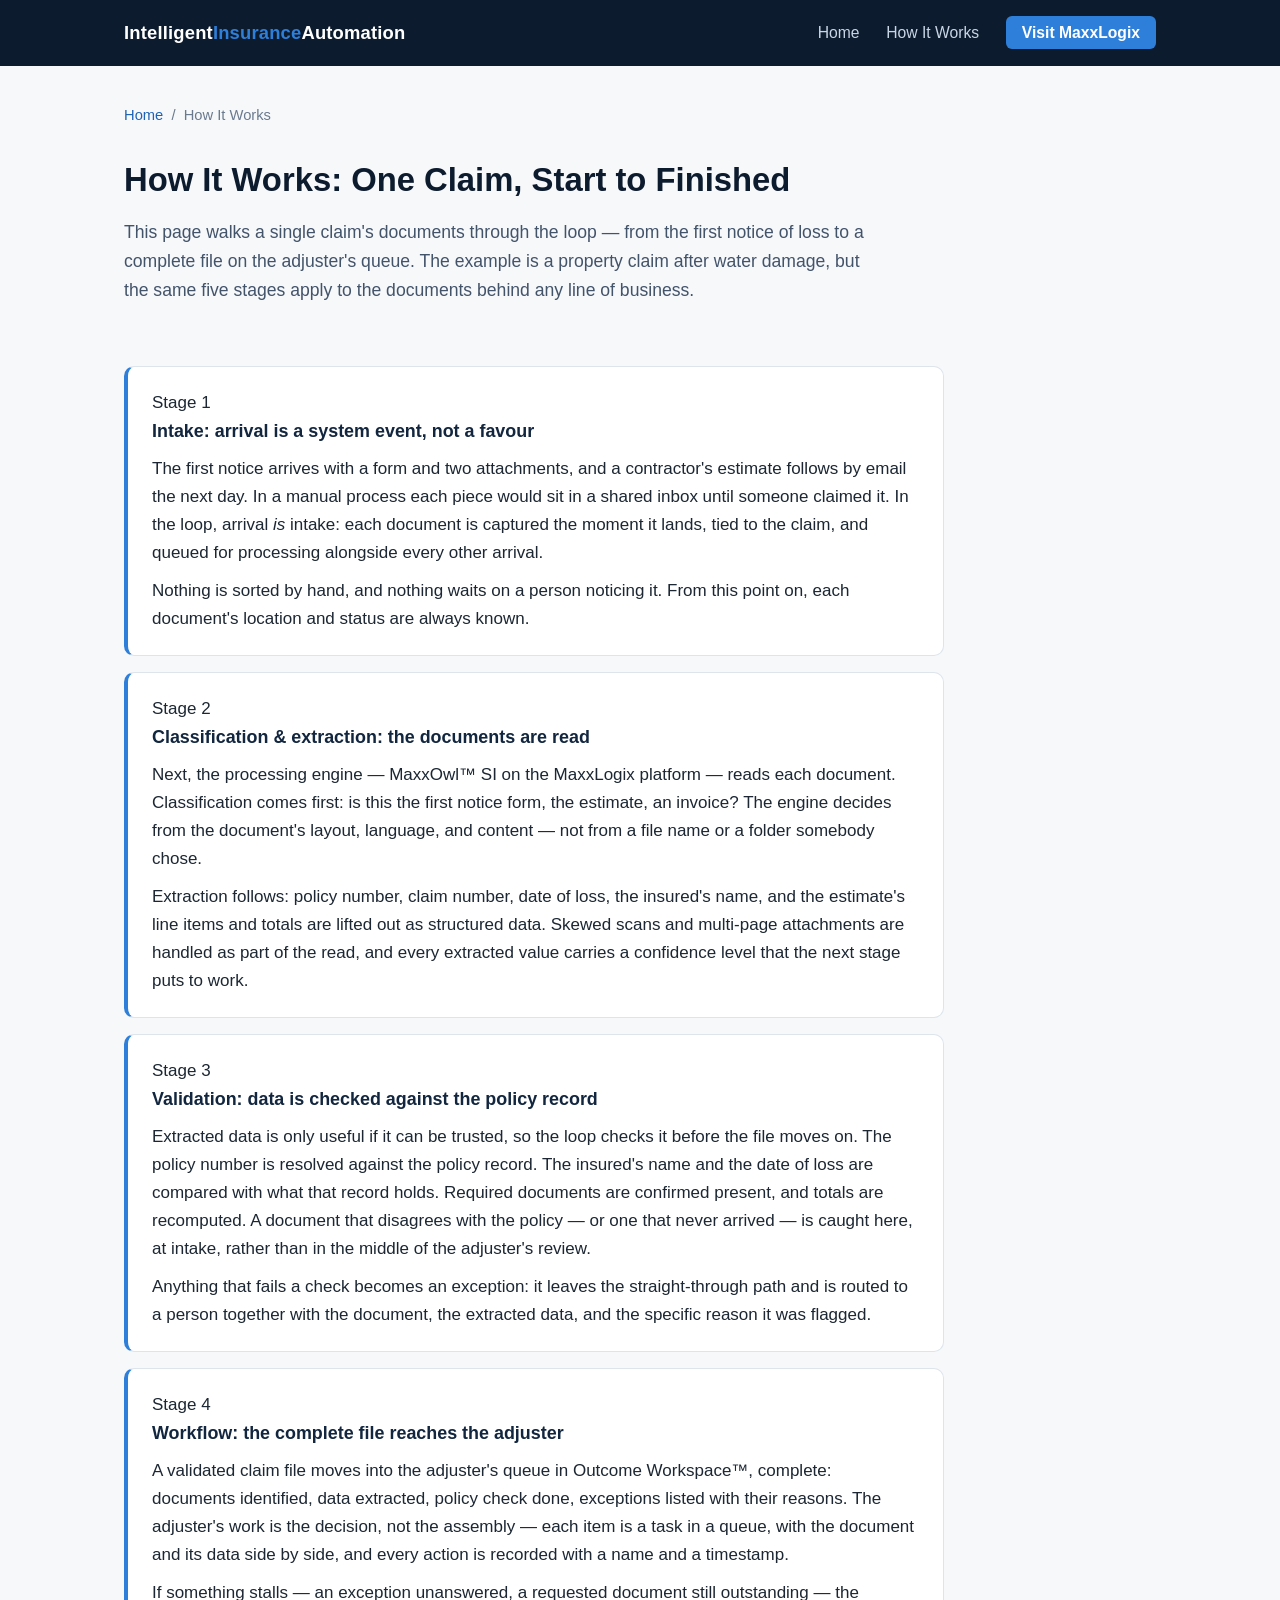
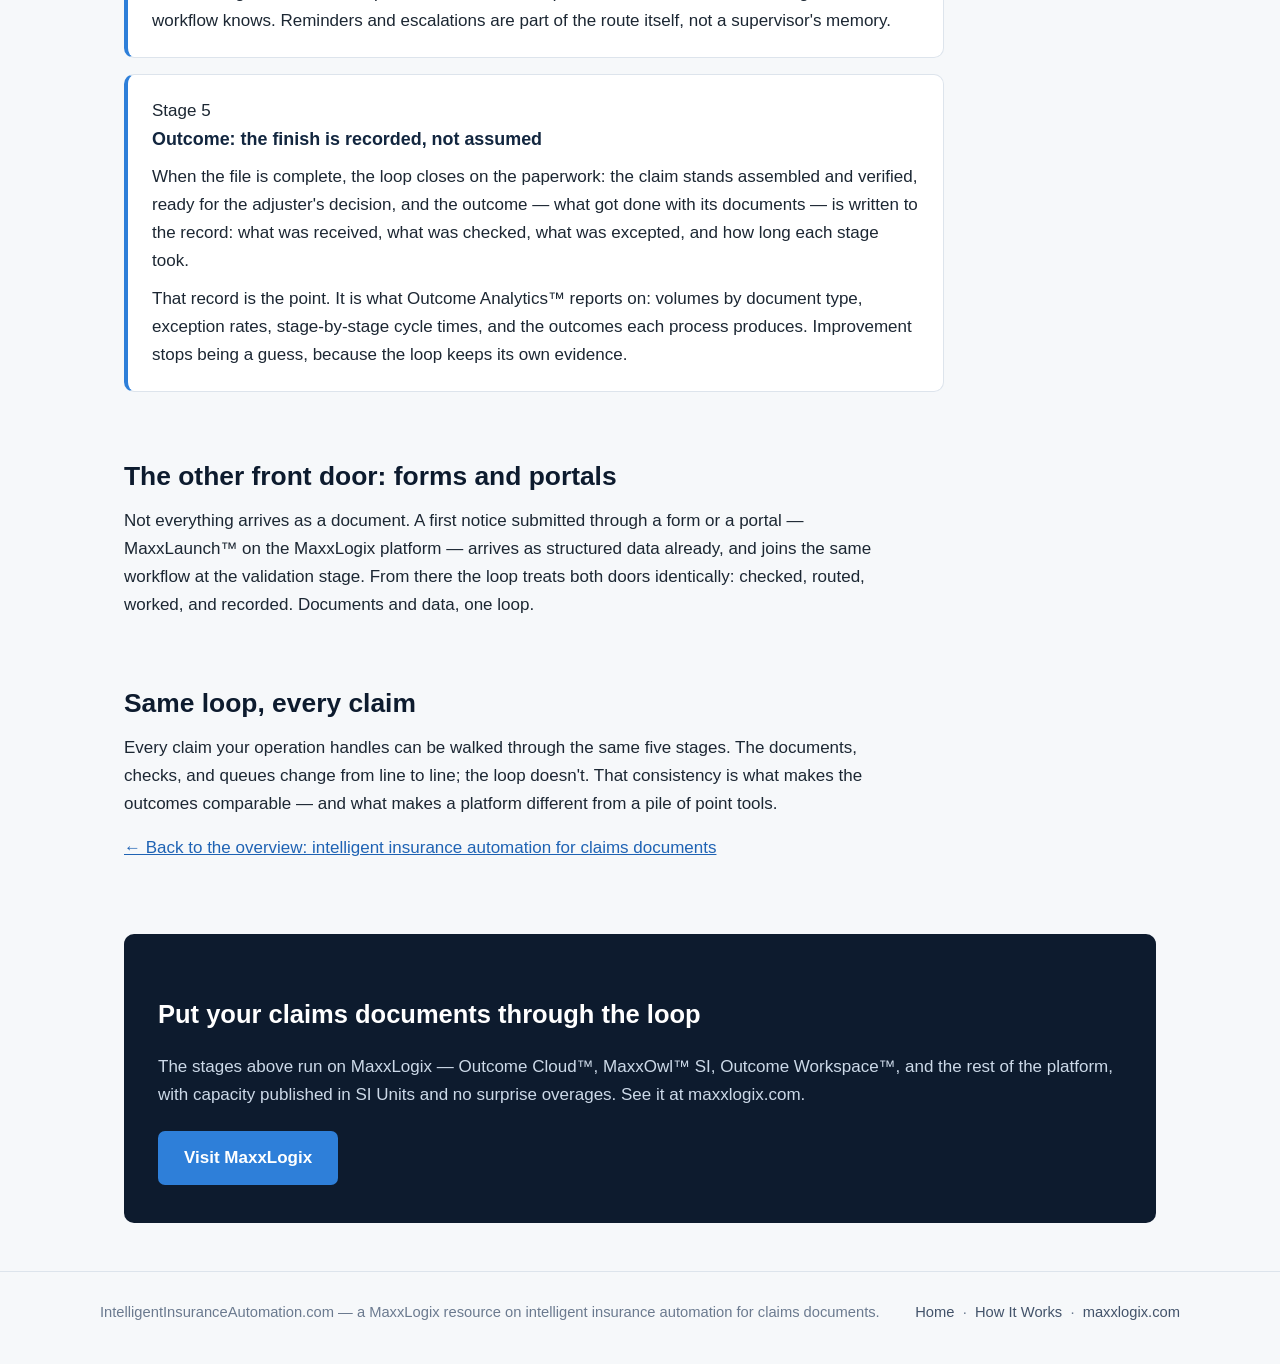
==== how-it-works.html @ 0d6d0663 "Add files via upload" ====
<!DOCTYPE html>
<html lang="en">
<head>
<meta charset="UTF-8">
<meta name="viewport" content="width=device-width, initial-scale=1.0">
<title>How It Works: One Claim, Start to Finished | Intelligent Insurance Automation</title>
<meta name="description" content="A stage-by-stage walk-through of intelligent insurance automation: a first notice of loss and its claim documents, validated against the policy record and queued for the adjuster.">
<link rel="canonical" href="https://intelligentinsuranceautomation.com/how-it-works.html">
<meta property="og:type" content="article">
<meta property="og:site_name" content="Intelligent Insurance Automation">
<meta property="og:title" content="How It Works: One Claim, Start to Finished">
<meta property="og:description" content="Follow one claim's documents through intake, classification and extraction, validation against the policy record, adjuster workflow, and outcome — the loop behind intelligent insurance automation.">
<meta property="og:url" content="https://intelligentinsuranceautomation.com/how-it-works.html">
<meta name="twitter:card" content="summary">
<link rel="stylesheet" href="style.css">
</head>
<body>

<header class="site-header">
  <div class="header-inner">
    <a class="wordmark" href="index.html">Intelligent<span>Insurance</span>Automation</a>
    <nav class="main-nav">
      <a href="index.html">Home</a>
      <a href="how-it-works.html">How It Works</a>
      <a class="nav-cta" href="https://maxxlogix.com">Visit MaxxLogix</a>
    </nav>
  </div>
</header>

<main>

  <p class="crumb"><a href="index.html">Home</a> &nbsp;/&nbsp; How It Works</p>

  <div class="page-head">
    <h1>How It Works: One Claim, Start to Finished</h1>
    <p class="lede">This page walks a single claim's documents through the loop — from the first notice of loss to a complete file on the adjuster's queue. The example is a property claim after water damage, but the same five stages apply to the documents behind any line of business.</p>
  </div>

  <section>
    <div class="stage-list">

      <div class="stage-block">
        <span class="step">Stage 1</span>
        <h3>Intake: arrival is a system event, not a favour</h3>
        <p>The first notice arrives with a form and two attachments, and a contractor's estimate follows by email the next day. In a manual process each piece would sit in a shared inbox until someone claimed it. In the loop, arrival <em>is</em> intake: each document is captured the moment it lands, tied to the claim, and queued for processing alongside every other arrival.</p>
        <p>Nothing is sorted by hand, and nothing waits on a person noticing it. From this point on, each document's location and status are always known.</p>
      </div>

      <div class="stage-block">
        <span class="step">Stage 2</span>
        <h3>Classification &amp; extraction: the documents are read</h3>
        <p>Next, the processing engine — MaxxOwl&trade; SI on the MaxxLogix platform — reads each document. Classification comes first: is this the first notice form, the estimate, an invoice? The engine decides from the document's layout, language, and content — not from a file name or a folder somebody chose.</p>
        <p>Extraction follows: policy number, claim number, date of loss, the insured's name, and the estimate's line items and totals are lifted out as structured data. Skewed scans and multi-page attachments are handled as part of the read, and every extracted value carries a confidence level that the next stage puts to work.</p>
      </div>

      <div class="stage-block">
        <span class="step">Stage 3</span>
        <h3>Validation: data is checked against the policy record</h3>
        <p>Extracted data is only useful if it can be trusted, so the loop checks it before the file moves on. The policy number is resolved against the policy record. The insured's name and the date of loss are compared with what that record holds. Required documents are confirmed present, and totals are recomputed. A document that disagrees with the policy — or one that never arrived — is caught here, at intake, rather than in the middle of the adjuster's review.</p>
        <p>Anything that fails a check becomes an exception: it leaves the straight-through path and is routed to a person together with the document, the extracted data, and the specific reason it was flagged.</p>
      </div>

      <div class="stage-block">
        <span class="step">Stage 4</span>
        <h3>Workflow: the complete file reaches the adjuster</h3>
        <p>A validated claim file moves into the adjuster's queue in Outcome Workspace&trade;, complete: documents identified, data extracted, policy check done, exceptions listed with their reasons. The adjuster's work is the decision, not the assembly — each item is a task in a queue, with the document and its data side by side, and every action is recorded with a name and a timestamp.</p>
        <p>If something stalls — an exception unanswered, a requested document still outstanding — the workflow knows. Reminders and escalations are part of the route itself, not a supervisor's memory.</p>
      </div>

      <div class="stage-block">
        <span class="step">Stage 5</span>
        <h3>Outcome: the finish is recorded, not assumed</h3>
        <p>When the file is complete, the loop closes on the paperwork: the claim stands assembled and verified, ready for the adjuster's decision, and the outcome — what got done with its documents — is written to the record: what was received, what was checked, what was excepted, and how long each stage took.</p>
        <p>That record is the point. It is what Outcome Analytics&trade; reports on: volumes by document type, exception rates, stage-by-stage cycle times, and the outcomes each process produces. Improvement stops being a guess, because the loop keeps its own evidence.</p>
      </div>

    </div>
  </section>

  <section>
    <h2>The other front door: forms and portals</h2>
    <p class="narrow">Not everything arrives as a document. A first notice submitted through a form or a portal — MaxxLaunch&trade; on the MaxxLogix platform — arrives as structured data already, and joins the same workflow at the validation stage. From there the loop treats both doors identically: checked, routed, worked, and recorded. Documents and data, one loop.</p>
  </section>

  <section>
    <h2>Same loop, every claim</h2>
    <p class="narrow">Every claim your operation handles can be walked through the same five stages. The documents, checks, and queues change from line to line; the loop doesn't. That consistency is what makes the outcomes comparable — and what makes a platform different from a pile of point tools.</p>
    <p class="narrow"><a href="index.html">&larr; Back to the overview: intelligent insurance automation for claims documents</a></p>
  </section>

  <div class="cta-band">
    <h2>Put your claims documents through the loop</h2>
    <p>The stages above run on MaxxLogix — Outcome Cloud&trade;, MaxxOwl&trade; SI, Outcome Workspace&trade;, and the rest of the platform, with capacity published in SI Units and no surprise overages. See it at maxxlogix.com.</p>
    <a class="btn" href="https://maxxlogix.com">Visit MaxxLogix</a>
  </div>

</main>

<footer class="site-footer">
  <div class="footer-inner">
    <span>IntelligentInsuranceAutomation.com — a MaxxLogix resource on intelligent insurance automation for claims documents.</span>
    <span><a href="index.html">Home</a> &nbsp;·&nbsp; <a href="how-it-works.html">How It Works</a> &nbsp;·&nbsp; <a href="https://maxxlogix.com">maxxlogix.com</a></span>
  </div>
</footer>

</body>
</html>
---- style.css ----
/* Intelligent Insurance Automation — microsite styles
   Palette: deep navy / slate with a single steel-blue accent.
   No external assets. System font stack only. */

:root {
  --navy: #0d1b2e;
  --navy-2: #12263f;
  --slate: #43536a;
  --slate-light: #6b7a8f;
  --ink: #1c2733;
  --bg: #f6f8fa;
  --card: #ffffff;
  --line: #dde4ec;
  --accent: #2e7fd9;
  --accent-dark: #1f63b4;
  --radius: 10px;
}

* { box-sizing: border-box; }

html { scroll-behavior: smooth; }

body {
  margin: 0;
  font-family: -apple-system, BlinkMacSystemFont, "Segoe UI", Roboto,
    "Helvetica Neue", Arial, sans-serif;
  color: var(--ink);
  background: var(--bg);
  line-height: 1.65;
  font-size: 17px;
}

a { color: var(--accent-dark); }
a:hover { color: var(--accent); }

/* ---------- Header ---------- */
.site-header {
  background: var(--navy);
  color: #fff;
}
.header-inner {
  max-width: 1080px;
  margin: 0 auto;
  padding: 18px 24px;
  display: flex;
  flex-wrap: wrap;
  align-items: center;
  justify-content: space-between;
  gap: 12px;
}
.wordmark {
  color: #fff;
  text-decoration: none;
  font-weight: 700;
  font-size: 1.15rem;
  letter-spacing: 0.01em;
}
.wordmark span { color: var(--accent); }
.main-nav a {
  color: #c9d6e6;
  text-decoration: none;
  margin-left: 22px;
  font-size: 0.98rem;
}
.main-nav a:hover { color: #fff; }
.main-nav a.nav-cta {
  background: var(--accent);
  color: #fff;
  padding: 8px 16px;
  border-radius: 6px;
  font-weight: 600;
}
.main-nav a.nav-cta:hover { background: var(--accent-dark); }

/* ---------- Hero ---------- */
.hero {
  background: linear-gradient(160deg, var(--navy) 0%, var(--navy-2) 70%, #1a3a5c 100%);
  color: #fff;
  padding: 64px 24px 72px;
}
.hero-inner { max-width: 820px; margin: 0 auto; }
.hero .eyebrow {
  text-transform: uppercase;
  letter-spacing: 0.14em;
  font-size: 0.78rem;
  font-weight: 700;
  color: #8fc1f2;
  margin: 0 0 14px;
}
.hero h1 {
  font-size: 2.45rem;
  line-height: 1.18;
  margin: 0 0 18px;
  font-weight: 750;
}
.hero p.lede {
  font-size: 1.16rem;
  color: #d7e3f0;
  margin: 0 0 28px;
  max-width: 680px;
}
.btn {
  display: inline-block;
  background: var(--accent);
  color: #fff;
  text-decoration: none;
  font-weight: 600;
  padding: 13px 26px;
  border-radius: 7px;
  margin-right: 12px;
}
.btn:hover { background: var(--accent-dark); color: #fff; }
.btn.ghost {
  background: transparent;
  border: 1px solid #7d97b5;
  color: #e6eef7;
}
.btn.ghost:hover { border-color: #fff; color: #fff; }

/* ---------- Layout ---------- */
main { max-width: 1080px; margin: 0 auto; padding: 0 24px; }
section { padding: 44px 0 8px; }
section h2 {
  font-size: 1.65rem;
  line-height: 1.25;
  color: var(--navy);
  margin: 0 0 14px;
}
section h3 { color: var(--navy-2); margin: 0 0 8px; font-size: 1.12rem; }
section p { max-width: 780px; margin: 0 0 16px; }
.narrow { max-width: 780px; }

/* ---------- Stage / card grids ---------- */
.grid {
  display: grid;
  grid-template-columns: repeat(auto-fit, minmax(230px, 1fr));
  gap: 18px;
  margin: 22px 0 10px;
}
.card {
  background: var(--card);
  border: 1px solid var(--line);
  border-radius: var(--radius);
  padding: 22px 20px;
}
.card .step {
  display: inline-block;
  font-size: 0.75rem;
  font-weight: 700;
  letter-spacing: 0.1em;
  text-transform: uppercase;
  color: var(--accent-dark);
  background: #e8f1fb;
  border-radius: 20px;
  padding: 3px 11px;
  margin-bottom: 10px;
}
.card p { margin: 0; font-size: 0.98rem; color: var(--slate); }
.card h3 { margin-bottom: 6px; }
.card a { font-weight: 600; text-decoration: none; }
.card a:hover { text-decoration: underline; }

/* ---------- Deep-dive stage list (how it works) ---------- */
.stage-list { max-width: 820px; }
.stage-block {
  background: var(--card);
  border: 1px solid var(--line);
  border-left: 4px solid var(--accent);
  border-radius: var(--radius);
  padding: 22px 24px;
  margin-bottom: 16px;
}
.stage-block p { margin: 0 0 10px; }
.stage-block p:last-child { margin-bottom: 0; }

/* ---------- FAQ ---------- */
.faq-item {
  background: var(--card);
  border: 1px solid var(--line);
  border-radius: var(--radius);
  padding: 20px 22px;
  margin-bottom: 14px;
  max-width: 820px;
}
.faq-item h3 { margin-bottom: 6px; }
.faq-item p { margin: 0; color: var(--slate); }

/* ---------- CTA band ---------- */
.cta-band {
  background: var(--navy);
  color: #fff;
  border-radius: var(--radius);
  padding: 38px 34px;
  margin: 48px 0;
  text-align: left;
}
.cta-band h2 { color: #fff; margin-bottom: 10px; }
.cta-band p { color: #ccd9e8; margin-bottom: 22px; }

/* ---------- Footer ---------- */
.site-footer {
  border-top: 1px solid var(--line);
  margin-top: 24px;
  padding: 28px 24px 40px;
  color: var(--slate-light);
  font-size: 0.92rem;
}
.footer-inner {
  max-width: 1080px;
  margin: 0 auto;
  display: flex;
  flex-wrap: wrap;
  gap: 10px 28px;
  justify-content: space-between;
}
.site-footer a { color: var(--slate); text-decoration: none; }
.site-footer a:hover { text-decoration: underline; }

/* ---------- Breadcrumb (subpage) ---------- */
.crumb { padding: 22px 0 0; font-size: 0.92rem; color: var(--slate-light); }
.crumb a { text-decoration: none; }
.crumb a:hover { text-decoration: underline; }
.page-head { padding-top: 18px; }
.page-head h1 { font-size: 2.05rem; color: var(--navy); line-height: 1.22; margin: 0 0 12px; }
.page-head p.lede { font-size: 1.1rem; color: var(--slate); max-width: 760px; }

/* ---------- Responsive ---------- */
@media (max-width: 640px) {
  body { font-size: 16px; }
  .hero { padding: 44px 20px 52px; }
  .hero h1 { font-size: 1.85rem; }
  .page-head h1 { font-size: 1.6rem; }
  section h2 { font-size: 1.4rem; }
  .main-nav a { margin-left: 14px; }
  .btn { display: block; text-align: center; margin: 0 0 10px; }
  .cta-band { padding: 28px 22px; }
}
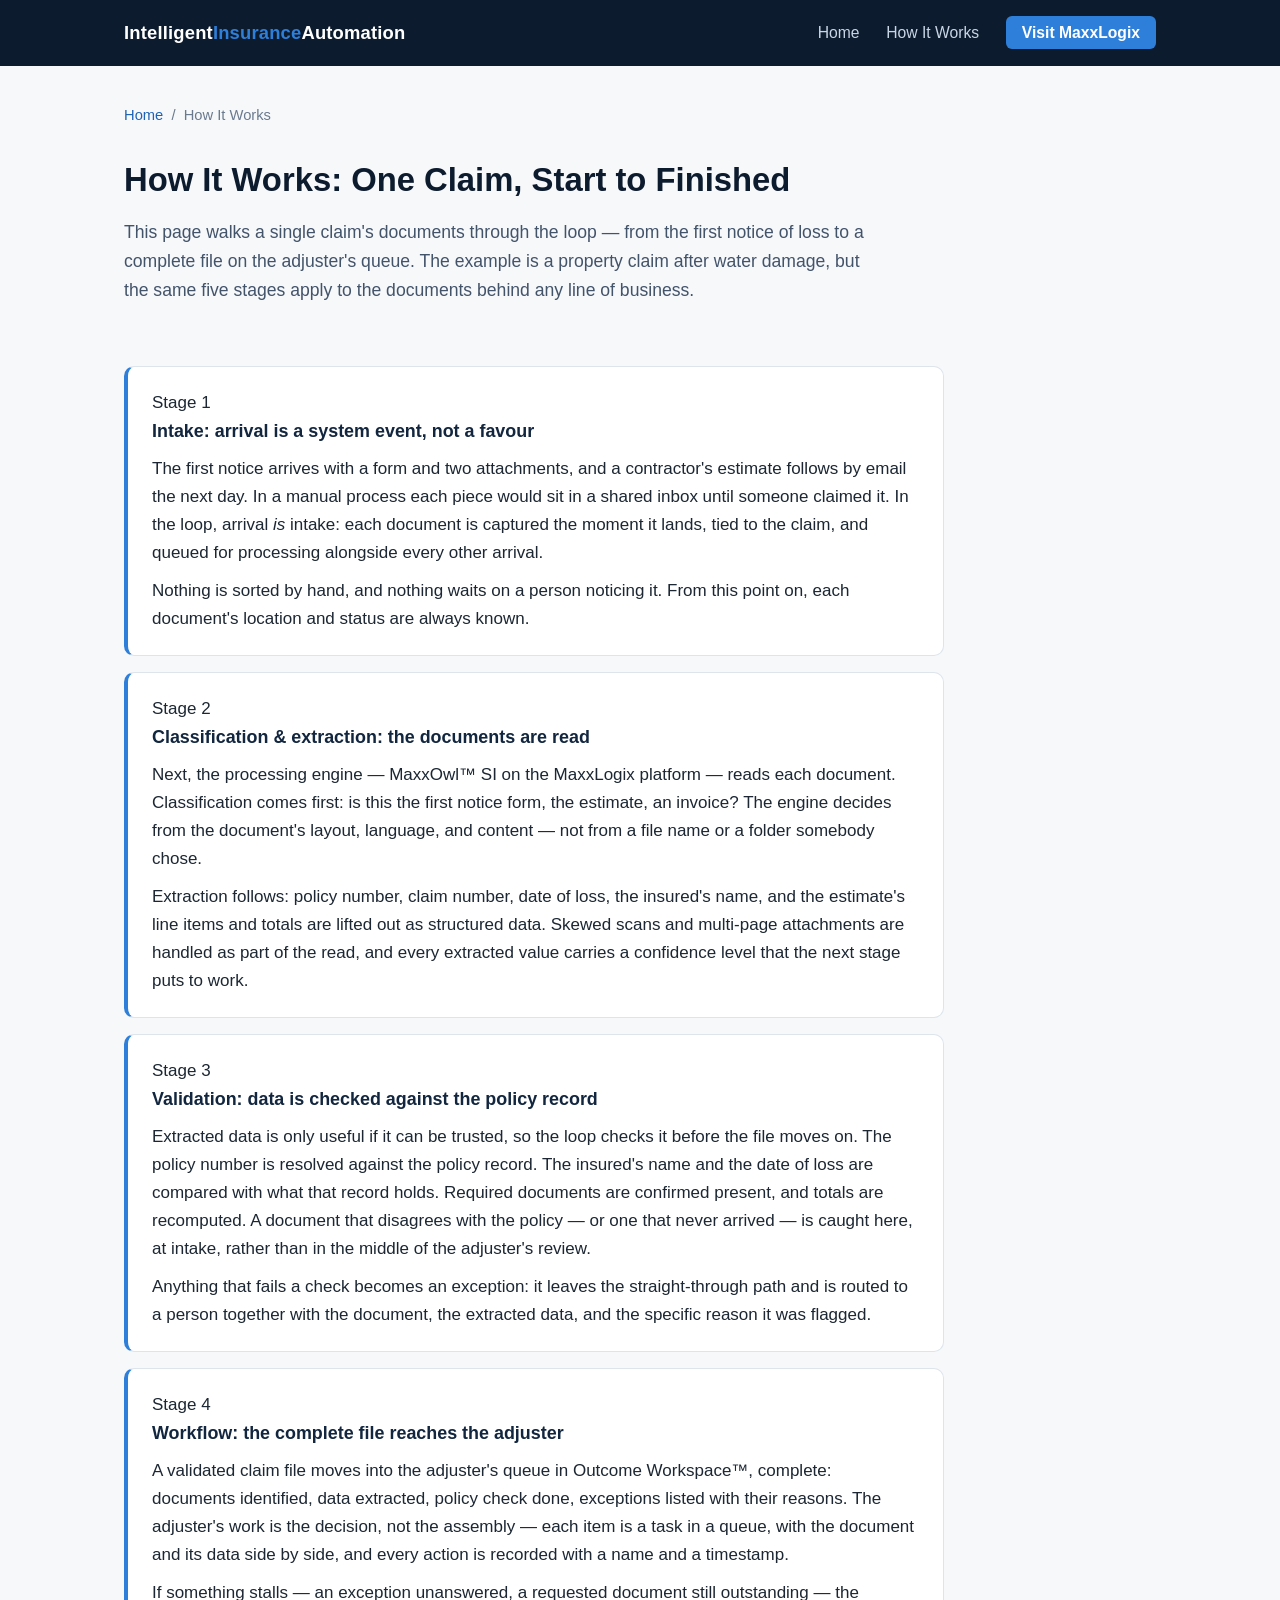
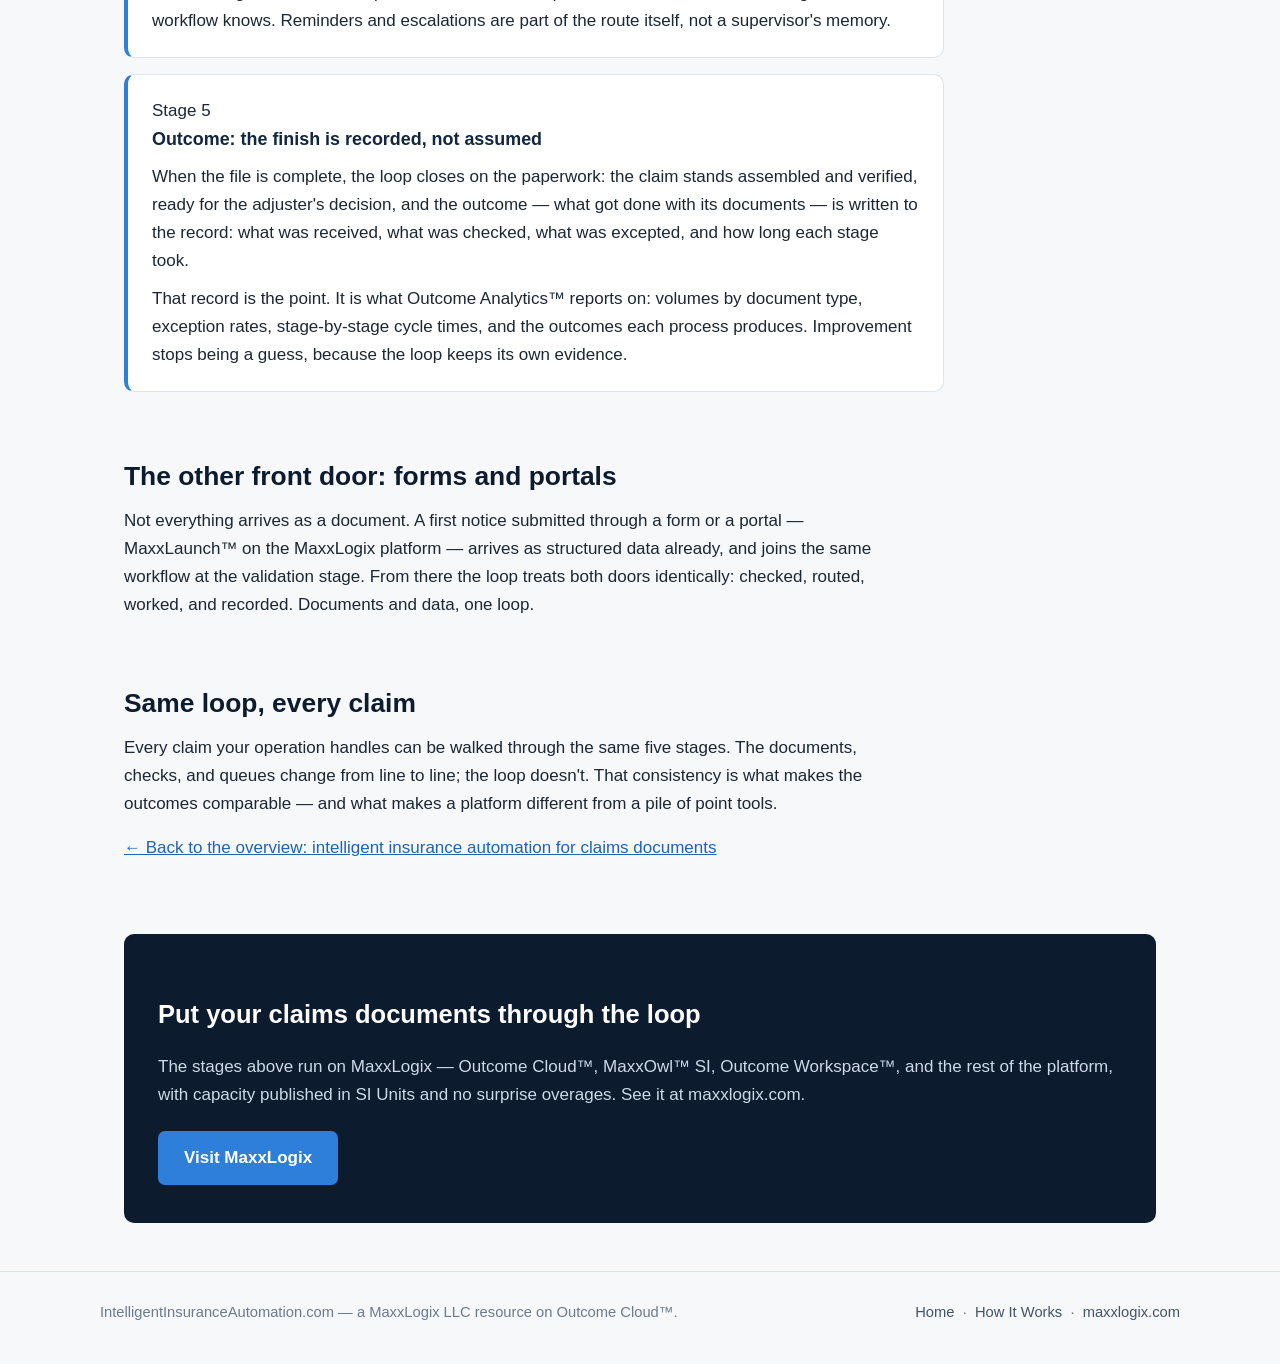
==== commit 1836f15e: "Update footer attribution to MaxxLogix LLC resource on Outcome Cloud" ====
--- a/how-it-works.html
+++ b/how-it-works.html
@@ -98,7 +98,7 @@
 
 <footer class="site-footer">
   <div class="footer-inner">
-    <span>IntelligentInsuranceAutomation.com — a MaxxLogix resource on intelligent insurance automation for claims documents.</span>
+    <span>IntelligentInsuranceAutomation.com — a MaxxLogix LLC resource on Outcome Cloud&trade;.</span>
     <span><a href="index.html">Home</a> &nbsp;·&nbsp; <a href="how-it-works.html">How It Works</a> &nbsp;·&nbsp; <a href="https://maxxlogix.com">maxxlogix.com</a></span>
   </div>
 </footer>
